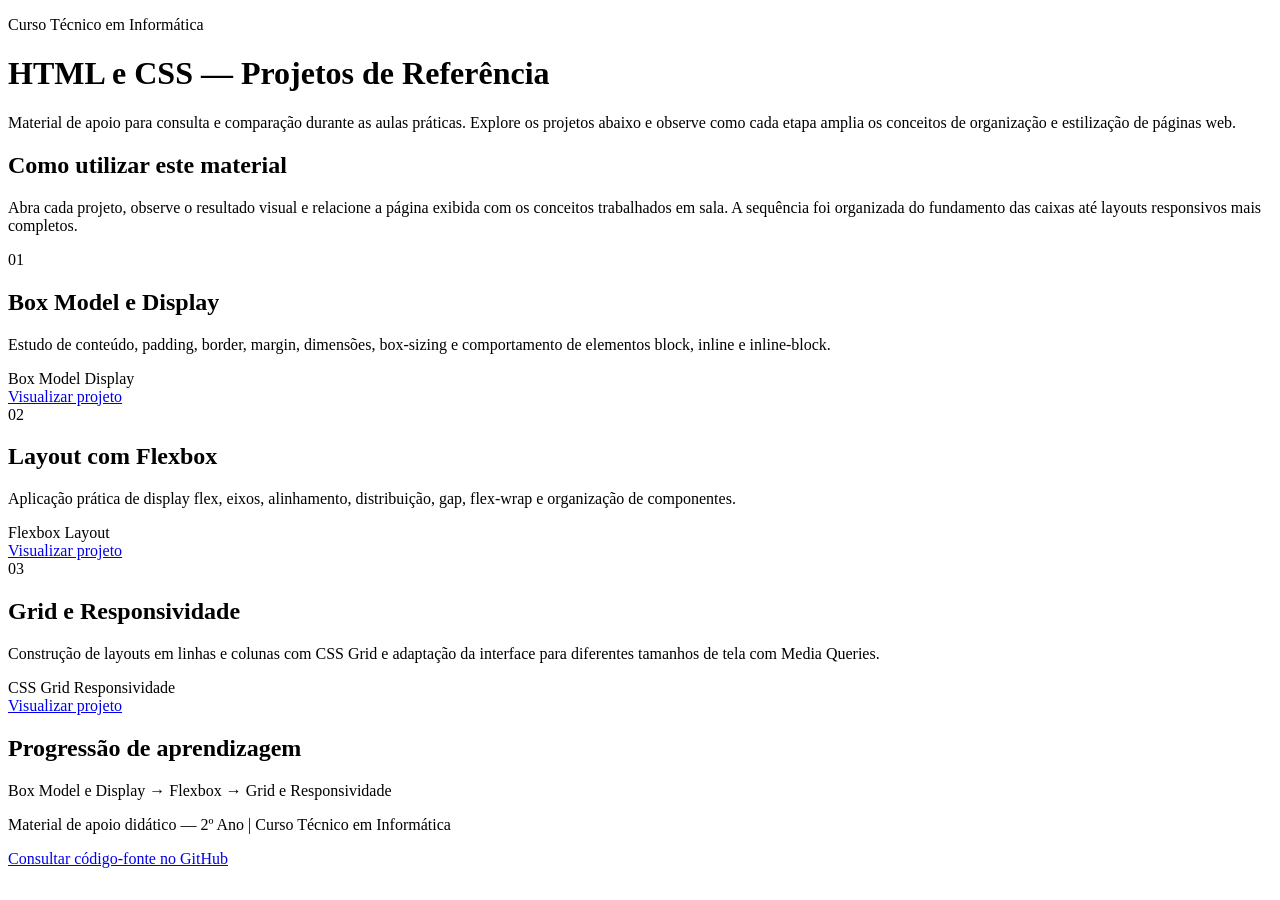
==== index.html @ f747a82a "Adiciona portal inicial para consulta dos projetos" ====
<!doctype html>
<html lang="pt-BR">
<head>
  <meta charset="UTF-8" />
  <meta name="viewport" content="width=device-width, initial-scale=1.0" />
  <meta
    name="description"
    content="Portal de consulta dos projetos de HTML e CSS do 2º ano do Curso Técnico em Informática."
  />
  <title>HTML e CSS — 2º Ano | Projetos de Referência</title>
  <link rel="stylesheet" href="portal.css" />
</head>
<body>
  <header class="hero">
    <div class="container">
      <p class="eyebrow">Curso Técnico em Informática</p>
      <h1>HTML e CSS — Projetos de Referência</h1>
      <p class="intro">
        Material de apoio para consulta e comparação durante as aulas práticas.
        Explore os projetos abaixo e observe como cada etapa amplia os conceitos
        de organização e estilização de páginas web.
      </p>
    </div>
  </header>

  <main class="container">
    <section class="orientacao" aria-labelledby="orientacao-titulo">
      <h2 id="orientacao-titulo">Como utilizar este material</h2>
      <p>
        Abra cada projeto, observe o resultado visual e relacione a página exibida
        com os conceitos trabalhados em sala. A sequência foi organizada do
        fundamento das caixas até layouts responsivos mais completos.
      </p>
    </section>

    <section class="projetos" aria-label="Projetos disponíveis">
      <article class="card">
        <span class="numero">01</span>
        <h2>Box Model e Display</h2>
        <p>
          Estudo de conteúdo, padding, border, margin, dimensões, box-sizing e
          comportamento de elementos block, inline e inline-block.
        </p>
        <div class="tags">
          <span>Box Model</span>
          <span>Display</span>
        </div>
        <a class="botao" href="./1Box_Model_Display/">Visualizar projeto</a>
      </article>

      <article class="card">
        <span class="numero">02</span>
        <h2>Layout com Flexbox</h2>
        <p>
          Aplicação prática de display flex, eixos, alinhamento, distribuição,
          gap, flex-wrap e organização de componentes.
        </p>
        <div class="tags">
          <span>Flexbox</span>
          <span>Layout</span>
        </div>
        <a class="botao" href="./2Layout_Flexbox/">Visualizar projeto</a>
      </article>

      <article class="card">
        <span class="numero">03</span>
        <h2>Grid e Responsividade</h2>
        <p>
          Construção de layouts em linhas e colunas com CSS Grid e adaptação da
          interface para diferentes tamanhos de tela com Media Queries.
        </p>
        <div class="tags">
          <span>CSS Grid</span>
          <span>Responsividade</span>
        </div>
        <a class="botao" href="./3Grid_Responsividade/">Visualizar projeto</a>
      </article>
    </section>

    <section class="progressao" aria-labelledby="progressao-titulo">
      <h2 id="progressao-titulo">Progressão de aprendizagem</h2>
      <div class="fluxo">
        <span>Box Model e Display</span>
        <strong>→</strong>
        <span>Flexbox</span>
        <strong>→</strong>
        <span>Grid e Responsividade</span>
      </div>
    </section>
  </main>

  <footer>
    <div class="container footer-conteudo">
      <p>Material de apoio didático — 2º Ano | Curso Técnico em Informática</p>
      <a
        href="https://github.com/angelolavorato/html_css_2_ano_Olinto_Almada"
        target="_blank"
        rel="noopener noreferrer"
      >Consultar código-fonte no GitHub</a>
    </div>
  </footer>
</body>
</html>
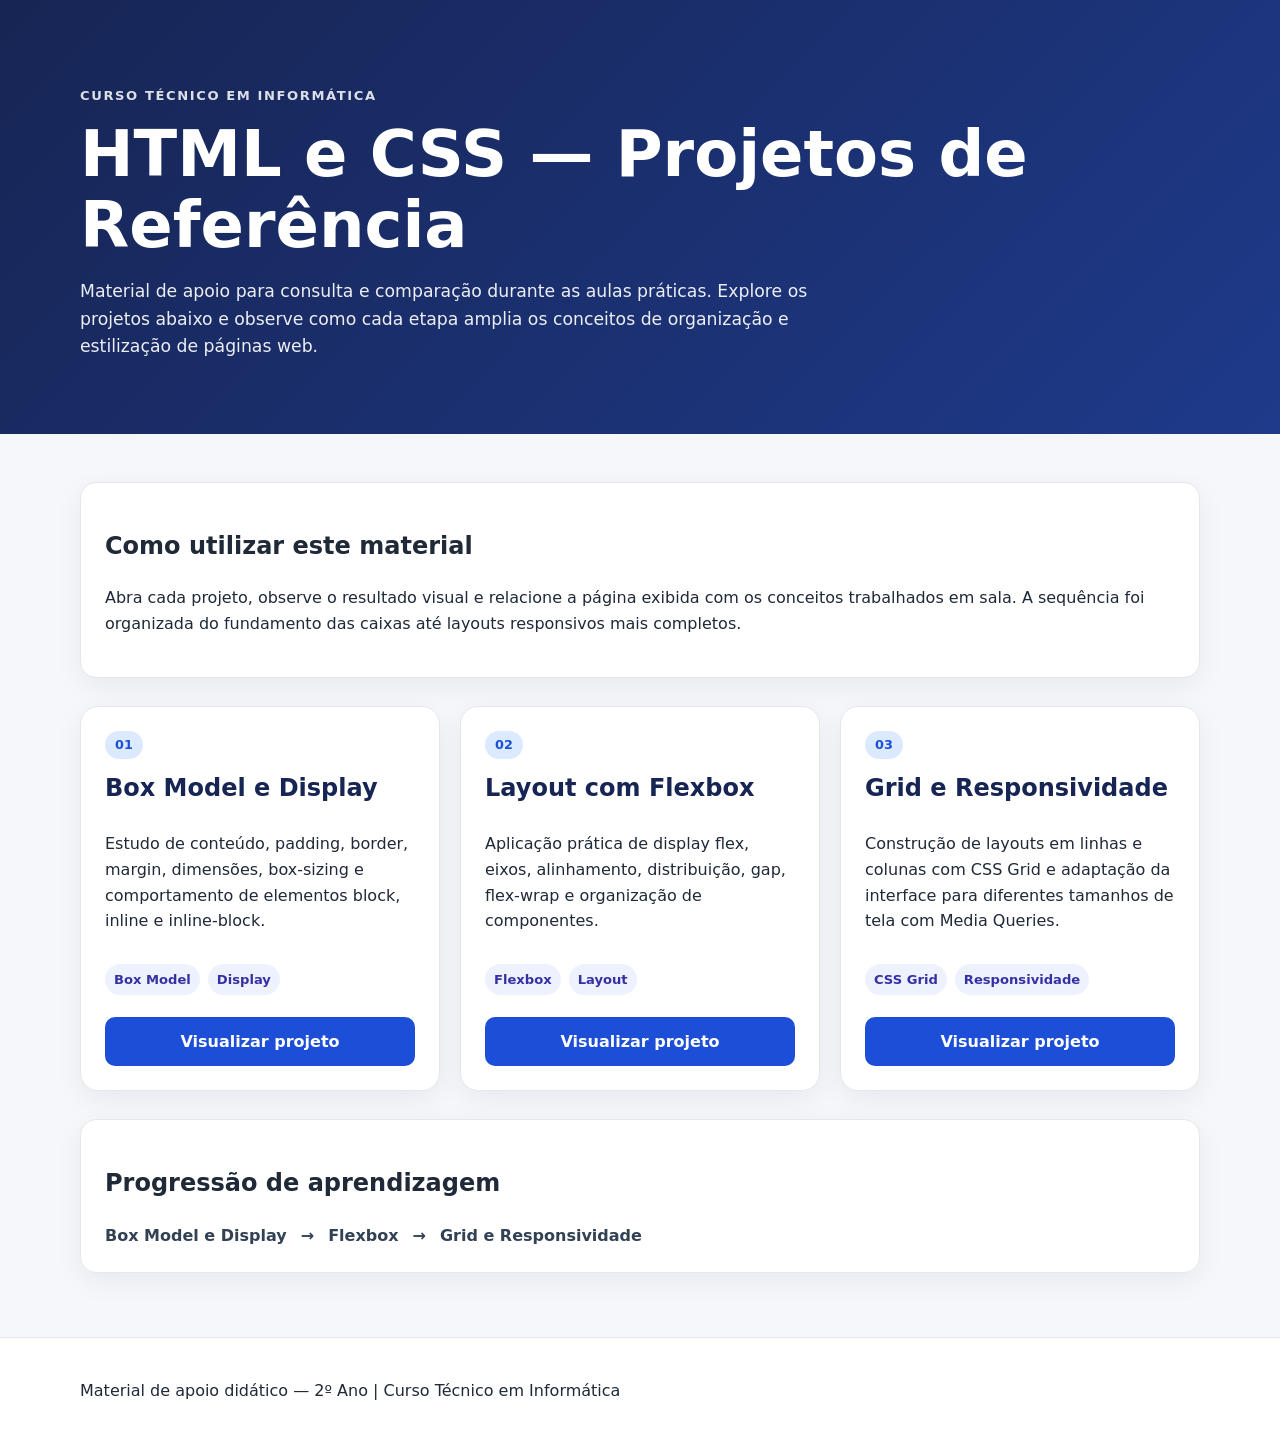
==== commit 920ad255: "Remove link para o código-fonte do portal" ====
--- a/index.html
+++ b/index.html
@@ -92,11 +92,6 @@
   <footer>
     <div class="container footer-conteudo">
       <p>Material de apoio didático — 2º Ano | Curso Técnico em Informática</p>
-      <a
-        href="https://github.com/angelolavorato/html_css_2_ano_Olinto_Almada"
-        target="_blank"
-        rel="noopener noreferrer"
-      >Consultar código-fonte no GitHub</a>
     </div>
   </footer>
 </body>
--- a/portal.css
+++ b/portal.css
@@ -0,0 +1,108 @@
+:root {
+  font-family: Inter, system-ui, -apple-system, BlinkMacSystemFont, "Segoe UI", sans-serif;
+  color: #1f2937;
+  background: #f5f7fb;
+  line-height: 1.6;
+}
+* { box-sizing: border-box; }
+body { margin: 0; }
+.container { width: min(1120px, calc(100% - 32px)); margin: 0 auto; }
+.hero {
+  background: linear-gradient(135deg, #172554, #1e3a8a);
+  color: white;
+  padding: 72px 0 56px;
+}
+.eyebrow {
+  text-transform: uppercase;
+  letter-spacing: .12em;
+  font-size: .82rem;
+  font-weight: 700;
+  opacity: .85;
+}
+h1 { font-size: clamp(2.2rem, 5vw, 4rem); line-height: 1.1; margin: 10px 0 18px; }
+.intro { max-width: 760px; font-size: 1.08rem; opacity: .92; }
+main { padding: 48px 0 64px; }
+.orientacao, .progressao {
+  background: white;
+  border: 1px solid #e5e7eb;
+  border-radius: 16px;
+  padding: 24px;
+  box-shadow: 0 8px 28px rgba(15, 23, 42, .06);
+}
+.projetos {
+  display: grid;
+  grid-template-columns: repeat(3, 1fr);
+  gap: 20px;
+  margin: 28px 0;
+}
+.card {
+  background: white;
+  border: 1px solid #e5e7eb;
+  border-radius: 18px;
+  padding: 24px;
+  display: flex;
+  flex-direction: column;
+  min-height: 360px;
+  box-shadow: 0 8px 28px rgba(15, 23, 42, .06);
+}
+.card h2 { margin: 10px 0 8px; color: #172554; }
+.numero {
+  width: fit-content;
+  border-radius: 999px;
+  padding: 4px 10px;
+  font-weight: 800;
+  font-size: .8rem;
+  background: #dbeafe;
+  color: #1d4ed8;
+}
+.tags { display: flex; flex-wrap: wrap; gap: 8px; margin: 14px 0 22px; }
+.tags span {
+  background: #eef2ff;
+  color: #3730a3;
+  border-radius: 999px;
+  padding: 5px 9px;
+  font-size: .82rem;
+  font-weight: 600;
+}
+.botao {
+  margin-top: auto;
+  display: inline-block;
+  text-align: center;
+  text-decoration: none;
+  background: #1d4ed8;
+  color: white;
+  font-weight: 700;
+  padding: 12px 16px;
+  border-radius: 10px;
+}
+.botao:hover, .botao:focus { background: #1e40af; }
+.fluxo {
+  display: flex;
+  align-items: center;
+  gap: 14px;
+  flex-wrap: wrap;
+  font-weight: 700;
+  color: #334155;
+}
+footer {
+  border-top: 1px solid #e5e7eb;
+  background: #fff;
+  padding: 24px 0;
+}
+.footer-conteudo {
+  display: flex;
+  justify-content: space-between;
+  gap: 16px;
+  align-items: center;
+}
+footer a { color: #1d4ed8; font-weight: 700; }
+@media (max-width: 860px) {
+  .projetos { grid-template-columns: 1fr; }
+  .card { min-height: auto; }
+}
+@media (max-width: 620px) {
+  .hero { padding: 52px 0 42px; }
+  .footer-conteudo { flex-direction: column; align-items: flex-start; }
+  .fluxo { flex-direction: column; align-items: flex-start; }
+  .fluxo strong { transform: rotate(90deg); }
+}
